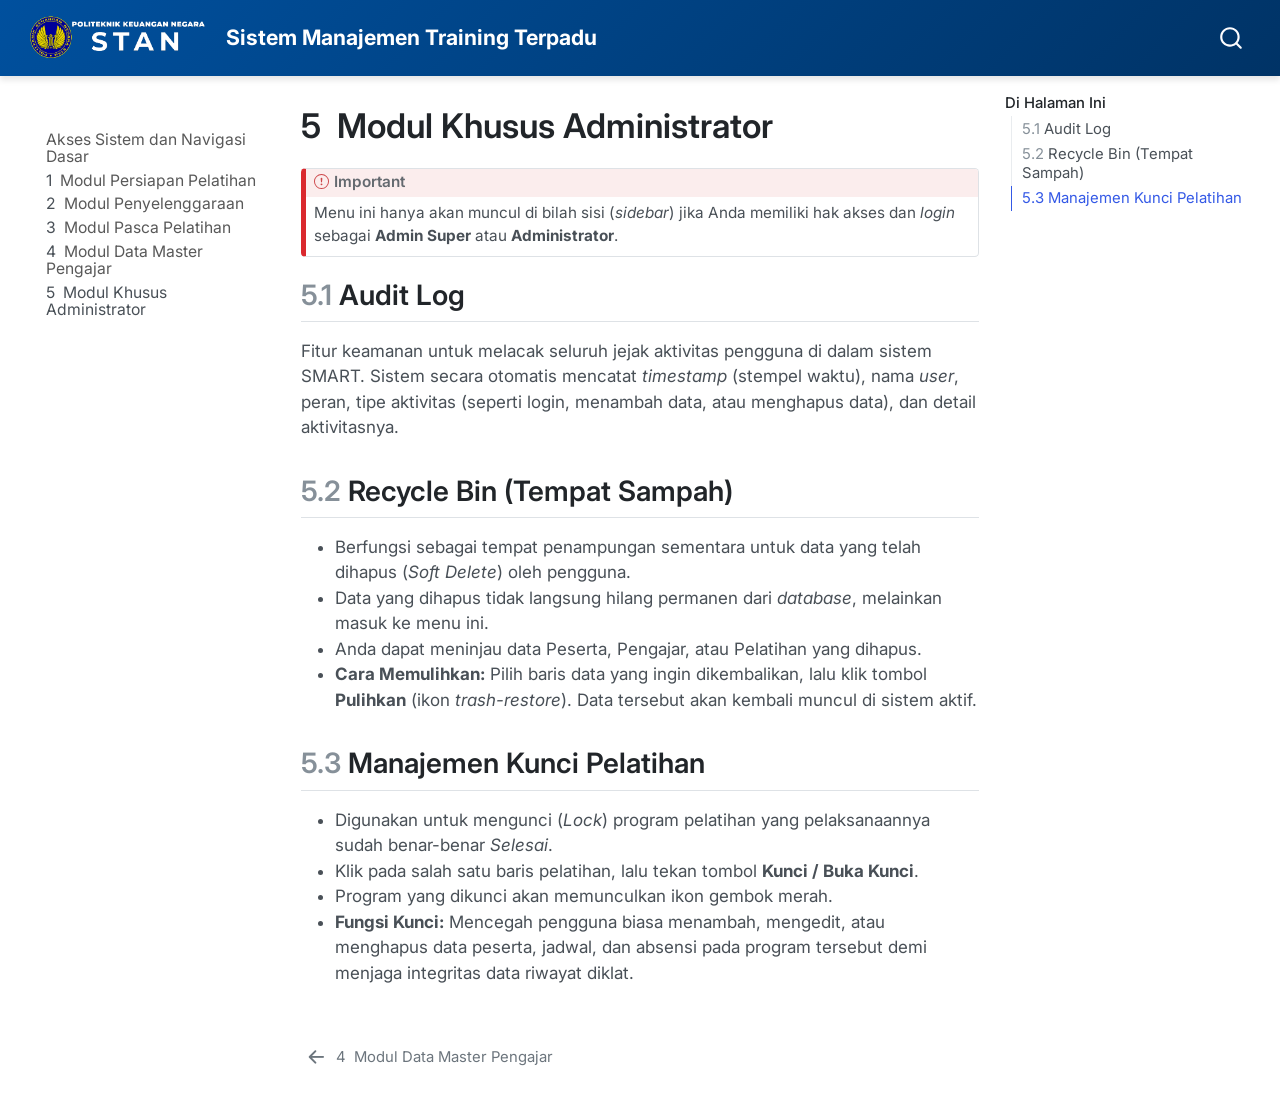
==== _book/admin.html @ bdf0834a "Initial commit" ====
<!DOCTYPE html>
<html xmlns="http://www.w3.org/1999/xhtml" lang="en" xml:lang="en"><head>

<meta charset="utf-8">
<meta name="generator" content="quarto-1.8.25">

<meta name="viewport" content="width=device-width, initial-scale=1.0, user-scalable=yes">


<title>5&nbsp; Modul Khusus Administrator – Panduan Pengguna SMART</title>
<style>
code{white-space: pre-wrap;}
span.smallcaps{font-variant: small-caps;}
div.columns{display: flex; gap: min(4vw, 1.5em);}
div.column{flex: auto; overflow-x: auto;}
div.hanging-indent{margin-left: 1.5em; text-indent: -1.5em;}
ul.task-list{list-style: none;}
ul.task-list li input[type="checkbox"] {
  width: 0.8em;
  margin: 0 0.8em 0.2em -1em; /* quarto-specific, see https://github.com/quarto-dev/quarto-cli/issues/4556 */ 
  vertical-align: middle;
}
</style>


<script src="site_libs/quarto-nav/quarto-nav.js"></script>
<script src="site_libs/quarto-nav/headroom.min.js"></script>
<script src="site_libs/clipboard/clipboard.min.js"></script>
<script src="site_libs/quarto-search/autocomplete.umd.js"></script>
<script src="site_libs/quarto-search/fuse.min.js"></script>
<script src="site_libs/quarto-search/quarto-search.js"></script>
<meta name="quarto:offset" content="./">
<link href="./master.html" rel="prev">
<link href="./images/favicon.png" rel="icon" type="image/png">
<script src="site_libs/quarto-html/quarto.js" type="module"></script>
<script src="site_libs/quarto-html/tabsets/tabsets.js" type="module"></script>
<script src="site_libs/quarto-html/axe/axe-check.js" type="module"></script>
<script src="site_libs/quarto-html/popper.min.js"></script>
<script src="site_libs/quarto-html/tippy.umd.min.js"></script>
<script src="site_libs/quarto-html/anchor.min.js"></script>
<link href="site_libs/quarto-html/tippy.css" rel="stylesheet">
<link href="site_libs/quarto-html/quarto-syntax-highlighting-7b89279ff1a6dce999919e0e67d4d9ec.css" rel="stylesheet" id="quarto-text-highlighting-styles">
<script src="site_libs/bootstrap/bootstrap.min.js"></script>
<link href="site_libs/bootstrap/bootstrap-icons.css" rel="stylesheet">
<link href="site_libs/bootstrap/bootstrap-c391060b8df4fb0a2a03476b5adc5a7e.min.css" rel="stylesheet" append-hash="true" id="quarto-bootstrap" data-mode="light">
<script id="quarto-search-options" type="application/json">{
  "location": "navbar",
  "copy-button": false,
  "collapse-after": 3,
  "panel-placement": "end",
  "type": "overlay",
  "limit": 50,
  "keyboard-shortcut": [
    "f",
    "/",
    "s"
  ],
  "show-item-context": false,
  "language": {
    "search-no-results-text": "No results",
    "search-matching-documents-text": "matching documents",
    "search-copy-link-title": "Copy link to search",
    "search-hide-matches-text": "Hide additional matches",
    "search-more-match-text": "more match in this document",
    "search-more-matches-text": "more matches in this document",
    "search-clear-button-title": "Clear",
    "search-text-placeholder": "",
    "search-detached-cancel-button-title": "Cancel",
    "search-submit-button-title": "Submit",
    "search-label": "Search"
  }
}</script>
<style>html{ scroll-behavior: smooth; }</style>


</head>

<body class="nav-sidebar floating nav-fixed quarto-light">

<div id="quarto-search-results"></div>
  <header id="quarto-header" class="headroom fixed-top">
    <nav class="navbar navbar-expand-lg " data-bs-theme="dark">
      <div class="navbar-container container-fluid">
      <div class="navbar-brand-container mx-auto">
    <a href="./index.html" class="navbar-brand navbar-brand-logo">
    <img src="./images/PKNlogo.png" alt="" class="navbar-logo light-content">
    <img src="./images/PKNlogo.png" alt="" class="navbar-logo dark-content">
    </a>
    <a class="navbar-brand" href="./index.html">
    <span class="navbar-title">Sistem Manajemen Training Terpadu</span>
    </a>
  </div>
        <div class="quarto-navbar-tools tools-end">
</div>
          <div id="quarto-search" class="" title="Search"></div>
      </div> <!-- /container-fluid -->
    </nav>
  <nav class="quarto-secondary-nav">
    <div class="container-fluid d-flex">
      <button type="button" class="quarto-btn-toggle btn" data-bs-toggle="collapse" role="button" data-bs-target=".quarto-sidebar-collapse-item" aria-controls="quarto-sidebar" aria-expanded="false" aria-label="Toggle sidebar navigation" onclick="if (window.quartoToggleHeadroom) { window.quartoToggleHeadroom(); }">
        <i class="bi bi-layout-text-sidebar-reverse"></i>
      </button>
        <nav class="quarto-page-breadcrumbs" aria-label="breadcrumb"><ol class="breadcrumb"><li class="breadcrumb-item"><a href="./admin.html"><span class="chapter-number">5</span>&nbsp; <span class="chapter-title">Modul Khusus Administrator</span></a></li></ol></nav>
        <a class="flex-grow-1" role="navigation" data-bs-toggle="collapse" data-bs-target=".quarto-sidebar-collapse-item" aria-controls="quarto-sidebar" aria-expanded="false" aria-label="Toggle sidebar navigation" onclick="if (window.quartoToggleHeadroom) { window.quartoToggleHeadroom(); }">      
        </a>
    </div>
  </nav>
</header>
<!-- content -->
<div id="quarto-content" class="quarto-container page-columns page-rows-contents page-layout-article page-navbar">
<!-- sidebar -->
  <nav id="quarto-sidebar" class="sidebar collapse collapse-horizontal quarto-sidebar-collapse-item sidebar-navigation floating overflow-auto">
    <div class="pt-lg-2 mt-2 text-left sidebar-header sidebar-header-stacked">
      <a href="./index.html" class="sidebar-logo-link">
      </a>
      </div>
    <div class="sidebar-menu-container"> 
    <ul class="list-unstyled mt-1">
        <li class="sidebar-item">
  <div class="sidebar-item-container"> 
  <a href="./index.html" class="sidebar-item-text sidebar-link">
 <span class="menu-text">Akses Sistem dan Navigasi Dasar</span></a>
  </div>
</li>
        <li class="sidebar-item">
  <div class="sidebar-item-container"> 
  <a href="./persiapan.html" class="sidebar-item-text sidebar-link">
 <span class="menu-text"><span class="chapter-number">1</span>&nbsp; <span class="chapter-title">Modul Persiapan Pelatihan</span></span></a>
  </div>
</li>
        <li class="sidebar-item">
  <div class="sidebar-item-container"> 
  <a href="./penyelenggaraan.html" class="sidebar-item-text sidebar-link">
 <span class="menu-text"><span class="chapter-number">2</span>&nbsp; <span class="chapter-title">Modul Penyelenggaraan</span></span></a>
  </div>
</li>
        <li class="sidebar-item">
  <div class="sidebar-item-container"> 
  <a href="./pasca.html" class="sidebar-item-text sidebar-link">
 <span class="menu-text"><span class="chapter-number">3</span>&nbsp; <span class="chapter-title">Modul Pasca Pelatihan</span></span></a>
  </div>
</li>
        <li class="sidebar-item">
  <div class="sidebar-item-container"> 
  <a href="./master.html" class="sidebar-item-text sidebar-link">
 <span class="menu-text"><span class="chapter-number">4</span>&nbsp; <span class="chapter-title">Modul Data Master Pengajar</span></span></a>
  </div>
</li>
        <li class="sidebar-item">
  <div class="sidebar-item-container"> 
  <a href="./admin.html" class="sidebar-item-text sidebar-link active">
 <span class="menu-text"><span class="chapter-number">5</span>&nbsp; <span class="chapter-title">Modul Khusus Administrator</span></span></a>
  </div>
</li>
    </ul>
    </div>
</nav>
<div id="quarto-sidebar-glass" class="quarto-sidebar-collapse-item" data-bs-toggle="collapse" data-bs-target=".quarto-sidebar-collapse-item"></div>
<!-- margin-sidebar -->
    <div id="quarto-margin-sidebar" class="sidebar margin-sidebar">
        <nav id="TOC" role="doc-toc" class="toc-active">
    <h2 id="toc-title">Di Halaman Ini</h2>
   
  <ul>
  <li><a href="#audit-log" id="toc-audit-log" class="nav-link active" data-scroll-target="#audit-log"><span class="header-section-number">5.1</span> Audit Log</a></li>
  <li><a href="#recycle-bin-tempat-sampah" id="toc-recycle-bin-tempat-sampah" class="nav-link" data-scroll-target="#recycle-bin-tempat-sampah"><span class="header-section-number">5.2</span> Recycle Bin (Tempat Sampah)</a></li>
  <li><a href="#manajemen-kunci-pelatihan" id="toc-manajemen-kunci-pelatihan" class="nav-link" data-scroll-target="#manajemen-kunci-pelatihan"><span class="header-section-number">5.3</span> Manajemen Kunci Pelatihan</a></li>
  </ul>
</nav>
    </div>
<!-- main -->
<main class="content" id="quarto-document-content">

<header id="title-block-header" class="quarto-title-block default">
<div class="quarto-title">
<h1 class="title"><span class="chapter-number">5</span>&nbsp; <span class="chapter-title">Modul Khusus Administrator</span></h1>
</div>



<div class="quarto-title-meta">

    
  
    
  </div>
  


</header>


<div class="callout callout-style-default callout-important callout-titled">
<div class="callout-header d-flex align-content-center">
<div class="callout-icon-container">
<i class="callout-icon"></i>
</div>
<div class="callout-title-container flex-fill">
Important
</div>
</div>
<div class="callout-body-container callout-body">
<p>Menu ini hanya akan muncul di bilah sisi (<em>sidebar</em>) jika Anda memiliki hak akses dan <em>login</em> sebagai <strong>Admin Super</strong> atau <strong>Administrator</strong>.</p>
</div>
</div>
<section id="audit-log" class="level2" data-number="5.1">
<h2 data-number="5.1" class="anchored" data-anchor-id="audit-log"><span class="header-section-number">5.1</span> Audit Log</h2>
<p>Fitur keamanan untuk melacak seluruh jejak aktivitas pengguna di dalam sistem SMART. Sistem secara otomatis mencatat <em>timestamp</em> (stempel waktu), nama <em>user</em>, peran, tipe aktivitas (seperti login, menambah data, atau menghapus data), dan detail aktivitasnya.</p>
</section>
<section id="recycle-bin-tempat-sampah" class="level2" data-number="5.2">
<h2 data-number="5.2" class="anchored" data-anchor-id="recycle-bin-tempat-sampah"><span class="header-section-number">5.2</span> Recycle Bin (Tempat Sampah)</h2>
<ul>
<li>Berfungsi sebagai tempat penampungan sementara untuk data yang telah dihapus (<em>Soft Delete</em>) oleh pengguna.</li>
<li>Data yang dihapus tidak langsung hilang permanen dari <em>database</em>, melainkan masuk ke menu ini.</li>
<li>Anda dapat meninjau data Peserta, Pengajar, atau Pelatihan yang dihapus.</li>
<li><strong>Cara Memulihkan:</strong> Pilih baris data yang ingin dikembalikan, lalu klik tombol <strong>Pulihkan</strong> (ikon <em>trash-restore</em>). Data tersebut akan kembali muncul di sistem aktif.</li>
</ul>
</section>
<section id="manajemen-kunci-pelatihan" class="level2" data-number="5.3">
<h2 data-number="5.3" class="anchored" data-anchor-id="manajemen-kunci-pelatihan"><span class="header-section-number">5.3</span> Manajemen Kunci Pelatihan</h2>
<ul>
<li>Digunakan untuk mengunci (<em>Lock</em>) program pelatihan yang pelaksanaannya sudah benar-benar <em>Selesai</em>.</li>
<li>Klik pada salah satu baris pelatihan, lalu tekan tombol <strong>Kunci / Buka Kunci</strong>.</li>
<li>Program yang dikunci akan memunculkan ikon gembok merah.</li>
<li><strong>Fungsi Kunci:</strong> Mencegah pengguna biasa menambah, mengedit, atau menghapus data peserta, jadwal, dan absensi pada program tersebut demi menjaga integritas data riwayat diklat.</li>
</ul>


</section>

</main> <!-- /main -->
<script id="quarto-html-after-body" type="application/javascript">
  window.document.addEventListener("DOMContentLoaded", function (event) {
    const icon = "";
    const anchorJS = new window.AnchorJS();
    anchorJS.options = {
      placement: 'right',
      icon: icon
    };
    anchorJS.add('.anchored');
    const isCodeAnnotation = (el) => {
      for (const clz of el.classList) {
        if (clz.startsWith('code-annotation-')) {                     
          return true;
        }
      }
      return false;
    }
    const onCopySuccess = function(e) {
      // button target
      const button = e.trigger;
      // don't keep focus
      button.blur();
      // flash "checked"
      button.classList.add('code-copy-button-checked');
      var currentTitle = button.getAttribute("title");
      button.setAttribute("title", "Copied!");
      let tooltip;
      if (window.bootstrap) {
        button.setAttribute("data-bs-toggle", "tooltip");
        button.setAttribute("data-bs-placement", "left");
        button.setAttribute("data-bs-title", "Copied!");
        tooltip = new bootstrap.Tooltip(button, 
          { trigger: "manual", 
            customClass: "code-copy-button-tooltip",
            offset: [0, -8]});
        tooltip.show();    
      }
      setTimeout(function() {
        if (tooltip) {
          tooltip.hide();
          button.removeAttribute("data-bs-title");
          button.removeAttribute("data-bs-toggle");
          button.removeAttribute("data-bs-placement");
        }
        button.setAttribute("title", currentTitle);
        button.classList.remove('code-copy-button-checked');
      }, 1000);
      // clear code selection
      e.clearSelection();
    }
    const getTextToCopy = function(trigger) {
      const outerScaffold = trigger.parentElement.cloneNode(true);
      const codeEl = outerScaffold.querySelector('code');
      for (const childEl of codeEl.children) {
        if (isCodeAnnotation(childEl)) {
          childEl.remove();
        }
      }
      return codeEl.innerText;
    }
    const clipboard = new window.ClipboardJS('.code-copy-button:not([data-in-quarto-modal])', {
      text: getTextToCopy
    });
    clipboard.on('success', onCopySuccess);
    if (window.document.getElementById('quarto-embedded-source-code-modal')) {
      const clipboardModal = new window.ClipboardJS('.code-copy-button[data-in-quarto-modal]', {
        text: getTextToCopy,
        container: window.document.getElementById('quarto-embedded-source-code-modal')
      });
      clipboardModal.on('success', onCopySuccess);
    }
      var localhostRegex = new RegExp(/^(?:http|https):\/\/localhost\:?[0-9]*\//);
      var mailtoRegex = new RegExp(/^mailto:/);
        var filterRegex = new RegExp('/' + window.location.host + '/');
      var isInternal = (href) => {
          return filterRegex.test(href) || localhostRegex.test(href) || mailtoRegex.test(href);
      }
      // Inspect non-navigation links and adorn them if external
     var links = window.document.querySelectorAll('a[href]:not(.nav-link):not(.navbar-brand):not(.toc-action):not(.sidebar-link):not(.sidebar-item-toggle):not(.pagination-link):not(.no-external):not([aria-hidden]):not(.dropdown-item):not(.quarto-navigation-tool):not(.about-link)');
      for (var i=0; i<links.length; i++) {
        const link = links[i];
        if (!isInternal(link.href)) {
          // undo the damage that might have been done by quarto-nav.js in the case of
          // links that we want to consider external
          if (link.dataset.originalHref !== undefined) {
            link.href = link.dataset.originalHref;
          }
        }
      }
    function tippyHover(el, contentFn, onTriggerFn, onUntriggerFn) {
      const config = {
        allowHTML: true,
        maxWidth: 500,
        delay: 100,
        arrow: false,
        appendTo: function(el) {
            return el.parentElement;
        },
        interactive: true,
        interactiveBorder: 10,
        theme: 'quarto',
        placement: 'bottom-start',
      };
      if (contentFn) {
        config.content = contentFn;
      }
      if (onTriggerFn) {
        config.onTrigger = onTriggerFn;
      }
      if (onUntriggerFn) {
        config.onUntrigger = onUntriggerFn;
      }
      window.tippy(el, config); 
    }
    const noterefs = window.document.querySelectorAll('a[role="doc-noteref"]');
    for (var i=0; i<noterefs.length; i++) {
      const ref = noterefs[i];
      tippyHover(ref, function() {
        // use id or data attribute instead here
        let href = ref.getAttribute('data-footnote-href') || ref.getAttribute('href');
        try { href = new URL(href).hash; } catch {}
        const id = href.replace(/^#\/?/, "");
        const note = window.document.getElementById(id);
        if (note) {
          return note.innerHTML;
        } else {
          return "";
        }
      });
    }
    const xrefs = window.document.querySelectorAll('a.quarto-xref');
    const processXRef = (id, note) => {
      // Strip column container classes
      const stripColumnClz = (el) => {
        el.classList.remove("page-full", "page-columns");
        if (el.children) {
          for (const child of el.children) {
            stripColumnClz(child);
          }
        }
      }
      stripColumnClz(note)
      if (id === null || id.startsWith('sec-')) {
        // Special case sections, only their first couple elements
        const container = document.createElement("div");
        if (note.children && note.children.length > 2) {
          container.appendChild(note.children[0].cloneNode(true));
          for (let i = 1; i < note.children.length; i++) {
            const child = note.children[i];
            if (child.tagName === "P" && child.innerText === "") {
              continue;
            } else {
              container.appendChild(child.cloneNode(true));
              break;
            }
          }
          if (window.Quarto?.typesetMath) {
            window.Quarto.typesetMath(container);
          }
          return container.innerHTML
        } else {
          if (window.Quarto?.typesetMath) {
            window.Quarto.typesetMath(note);
          }
          return note.innerHTML;
        }
      } else {
        // Remove any anchor links if they are present
        const anchorLink = note.querySelector('a.anchorjs-link');
        if (anchorLink) {
          anchorLink.remove();
        }
        if (window.Quarto?.typesetMath) {
          window.Quarto.typesetMath(note);
        }
        if (note.classList.contains("callout")) {
          return note.outerHTML;
        } else {
          return note.innerHTML;
        }
      }
    }
    for (var i=0; i<xrefs.length; i++) {
      const xref = xrefs[i];
      tippyHover(xref, undefined, function(instance) {
        instance.disable();
        let url = xref.getAttribute('href');
        let hash = undefined; 
        if (url.startsWith('#')) {
          hash = url;
        } else {
          try { hash = new URL(url).hash; } catch {}
        }
        if (hash) {
          const id = hash.replace(/^#\/?/, "");
          const note = window.document.getElementById(id);
          if (note !== null) {
            try {
              const html = processXRef(id, note.cloneNode(true));
              instance.setContent(html);
            } finally {
              instance.enable();
              instance.show();
            }
          } else {
            // See if we can fetch this
            fetch(url.split('#')[0])
            .then(res => res.text())
            .then(html => {
              const parser = new DOMParser();
              const htmlDoc = parser.parseFromString(html, "text/html");
              const note = htmlDoc.getElementById(id);
              if (note !== null) {
                const html = processXRef(id, note);
                instance.setContent(html);
              } 
            }).finally(() => {
              instance.enable();
              instance.show();
            });
          }
        } else {
          // See if we can fetch a full url (with no hash to target)
          // This is a special case and we should probably do some content thinning / targeting
          fetch(url)
          .then(res => res.text())
          .then(html => {
            const parser = new DOMParser();
            const htmlDoc = parser.parseFromString(html, "text/html");
            const note = htmlDoc.querySelector('main.content');
            if (note !== null) {
              // This should only happen for chapter cross references
              // (since there is no id in the URL)
              // remove the first header
              if (note.children.length > 0 && note.children[0].tagName === "HEADER") {
                note.children[0].remove();
              }
              const html = processXRef(null, note);
              instance.setContent(html);
            } 
          }).finally(() => {
            instance.enable();
            instance.show();
          });
        }
      }, function(instance) {
      });
    }
        let selectedAnnoteEl;
        const selectorForAnnotation = ( cell, annotation) => {
          let cellAttr = 'data-code-cell="' + cell + '"';
          let lineAttr = 'data-code-annotation="' +  annotation + '"';
          const selector = 'span[' + cellAttr + '][' + lineAttr + ']';
          return selector;
        }
        const selectCodeLines = (annoteEl) => {
          const doc = window.document;
          const targetCell = annoteEl.getAttribute("data-target-cell");
          const targetAnnotation = annoteEl.getAttribute("data-target-annotation");
          const annoteSpan = window.document.querySelector(selectorForAnnotation(targetCell, targetAnnotation));
          const lines = annoteSpan.getAttribute("data-code-lines").split(",");
          const lineIds = lines.map((line) => {
            return targetCell + "-" + line;
          })
          let top = null;
          let height = null;
          let parent = null;
          if (lineIds.length > 0) {
              //compute the position of the single el (top and bottom and make a div)
              const el = window.document.getElementById(lineIds[0]);
              top = el.offsetTop;
              height = el.offsetHeight;
              parent = el.parentElement.parentElement;
            if (lineIds.length > 1) {
              const lastEl = window.document.getElementById(lineIds[lineIds.length - 1]);
              const bottom = lastEl.offsetTop + lastEl.offsetHeight;
              height = bottom - top;
            }
            if (top !== null && height !== null && parent !== null) {
              // cook up a div (if necessary) and position it 
              let div = window.document.getElementById("code-annotation-line-highlight");
              if (div === null) {
                div = window.document.createElement("div");
                div.setAttribute("id", "code-annotation-line-highlight");
                div.style.position = 'absolute';
                parent.appendChild(div);
              }
              div.style.top = top - 2 + "px";
              div.style.height = height + 4 + "px";
              div.style.left = 0;
              let gutterDiv = window.document.getElementById("code-annotation-line-highlight-gutter");
              if (gutterDiv === null) {
                gutterDiv = window.document.createElement("div");
                gutterDiv.setAttribute("id", "code-annotation-line-highlight-gutter");
                gutterDiv.style.position = 'absolute';
                const codeCell = window.document.getElementById(targetCell);
                const gutter = codeCell.querySelector('.code-annotation-gutter');
                gutter.appendChild(gutterDiv);
              }
              gutterDiv.style.top = top - 2 + "px";
              gutterDiv.style.height = height + 4 + "px";
            }
            selectedAnnoteEl = annoteEl;
          }
        };
        const unselectCodeLines = () => {
          const elementsIds = ["code-annotation-line-highlight", "code-annotation-line-highlight-gutter"];
          elementsIds.forEach((elId) => {
            const div = window.document.getElementById(elId);
            if (div) {
              div.remove();
            }
          });
          selectedAnnoteEl = undefined;
        };
          // Handle positioning of the toggle
      window.addEventListener(
        "resize",
        throttle(() => {
          elRect = undefined;
          if (selectedAnnoteEl) {
            selectCodeLines(selectedAnnoteEl);
          }
        }, 10)
      );
      function throttle(fn, ms) {
      let throttle = false;
      let timer;
        return (...args) => {
          if(!throttle) { // first call gets through
              fn.apply(this, args);
              throttle = true;
          } else { // all the others get throttled
              if(timer) clearTimeout(timer); // cancel #2
              timer = setTimeout(() => {
                fn.apply(this, args);
                timer = throttle = false;
              }, ms);
          }
        };
      }
        // Attach click handler to the DT
        const annoteDls = window.document.querySelectorAll('dt[data-target-cell]');
        for (const annoteDlNode of annoteDls) {
          annoteDlNode.addEventListener('click', (event) => {
            const clickedEl = event.target;
            if (clickedEl !== selectedAnnoteEl) {
              unselectCodeLines();
              const activeEl = window.document.querySelector('dt[data-target-cell].code-annotation-active');
              if (activeEl) {
                activeEl.classList.remove('code-annotation-active');
              }
              selectCodeLines(clickedEl);
              clickedEl.classList.add('code-annotation-active');
            } else {
              // Unselect the line
              unselectCodeLines();
              clickedEl.classList.remove('code-annotation-active');
            }
          });
        }
    const findCites = (el) => {
      const parentEl = el.parentElement;
      if (parentEl) {
        const cites = parentEl.dataset.cites;
        if (cites) {
          return {
            el,
            cites: cites.split(' ')
          };
        } else {
          return findCites(el.parentElement)
        }
      } else {
        return undefined;
      }
    };
    var bibliorefs = window.document.querySelectorAll('a[role="doc-biblioref"]');
    for (var i=0; i<bibliorefs.length; i++) {
      const ref = bibliorefs[i];
      const citeInfo = findCites(ref);
      if (citeInfo) {
        tippyHover(citeInfo.el, function() {
          var popup = window.document.createElement('div');
          citeInfo.cites.forEach(function(cite) {
            var citeDiv = window.document.createElement('div');
            citeDiv.classList.add('hanging-indent');
            citeDiv.classList.add('csl-entry');
            var biblioDiv = window.document.getElementById('ref-' + cite);
            if (biblioDiv) {
              citeDiv.innerHTML = biblioDiv.innerHTML;
            }
            popup.appendChild(citeDiv);
          });
          return popup.innerHTML;
        });
      }
    }
  });
  </script>
<nav class="page-navigation">
  <div class="nav-page nav-page-previous">
      <a href="./master.html" class="pagination-link" aria-label="Modul Data Master Pengajar">
        <i class="bi bi-arrow-left-short"></i> <span class="nav-page-text"><span class="chapter-number">4</span>&nbsp; <span class="chapter-title">Modul Data Master Pengajar</span></span>
      </a>          
  </div>
  <div class="nav-page nav-page-next">
  </div>
</nav>
</div> <!-- /content -->




<script src="site_libs/quarto-html/zenscroll-min.js"></script>
</body></html>
---- _book/site_libs/quarto-html/tippy.css ----
.tippy-box[data-animation=fade][data-state=hidden]{opacity:0}[data-tippy-root]{max-width:calc(100vw - 10px)}.tippy-box{position:relative;background-color:#333;color:#fff;border-radius:4px;font-size:14px;line-height:1.4;white-space:normal;outline:0;transition-property:transform,visibility,opacity}.tippy-box[data-placement^=top]>.tippy-arrow{bottom:0}.tippy-box[data-placement^=top]>.tippy-arrow:before{bottom:-7px;left:0;border-width:8px 8px 0;border-top-color:initial;transform-origin:center top}.tippy-box[data-placement^=bottom]>.tippy-arrow{top:0}.tippy-box[data-placement^=bottom]>.tippy-arrow:before{top:-7px;left:0;border-width:0 8px 8px;border-bottom-color:initial;transform-origin:center bottom}.tippy-box[data-placement^=left]>.tippy-arrow{right:0}.tippy-box[data-placement^=left]>.tippy-arrow:before{border-width:8px 0 8px 8px;border-left-color:initial;right:-7px;transform-origin:center left}.tippy-box[data-placement^=right]>.tippy-arrow{left:0}.tippy-box[data-placement^=right]>.tippy-arrow:before{left:-7px;border-width:8px 8px 8px 0;border-right-color:initial;transform-origin:center right}.tippy-box[data-inertia][data-state=visible]{transition-timing-function:cubic-bezier(.54,1.5,.38,1.11)}.tippy-arrow{width:16px;height:16px;color:#333}.tippy-arrow:before{content:"";position:absolute;border-color:transparent;border-style:solid}.tippy-content{position:relative;padding:5px 9px;z-index:1}
---- _book/site_libs/quarto-html/quarto-syntax-highlighting-7b89279ff1a6dce999919e0e67d4d9ec.css ----
/* quarto syntax highlight colors */
:root {
  --quarto-hl-ot-color: #003B4F;
  --quarto-hl-at-color: #657422;
  --quarto-hl-ss-color: #20794D;
  --quarto-hl-an-color: #5E5E5E;
  --quarto-hl-fu-color: #4758AB;
  --quarto-hl-st-color: #20794D;
  --quarto-hl-cf-color: #003B4F;
  --quarto-hl-op-color: #5E5E5E;
  --quarto-hl-er-color: #AD0000;
  --quarto-hl-bn-color: #AD0000;
  --quarto-hl-al-color: #AD0000;
  --quarto-hl-va-color: #111111;
  --quarto-hl-bu-color: inherit;
  --quarto-hl-ex-color: inherit;
  --quarto-hl-pp-color: #AD0000;
  --quarto-hl-in-color: #5E5E5E;
  --quarto-hl-vs-color: #20794D;
  --quarto-hl-wa-color: #5E5E5E;
  --quarto-hl-do-color: #5E5E5E;
  --quarto-hl-im-color: #00769E;
  --quarto-hl-ch-color: #20794D;
  --quarto-hl-dt-color: #AD0000;
  --quarto-hl-fl-color: #AD0000;
  --quarto-hl-co-color: #5E5E5E;
  --quarto-hl-cv-color: #5E5E5E;
  --quarto-hl-cn-color: #8f5902;
  --quarto-hl-sc-color: #5E5E5E;
  --quarto-hl-dv-color: #AD0000;
  --quarto-hl-kw-color: #003B4F;
}

/* other quarto variables */
:root {
  --quarto-font-monospace: SFMono-Regular, Menlo, Monaco, Consolas, "Liberation Mono", "Courier New", monospace;
}

/* syntax highlight based on Pandoc's rules */
pre > code.sourceCode > span {
  color: #003B4F;
}

code.sourceCode > span {
  color: #003B4F;
}

div.sourceCode,
div.sourceCode pre.sourceCode {
  color: #003B4F;
}

/* Normal */
code span {
  color: #003B4F;
}

/* Alert */
code span.al {
  color: #AD0000;
  font-style: inherit;
}

/* Annotation */
code span.an {
  color: #5E5E5E;
  font-style: inherit;
}

/* Attribute */
code span.at {
  color: #657422;
  font-style: inherit;
}

/* BaseN */
code span.bn {
  color: #AD0000;
  font-style: inherit;
}

/* BuiltIn */
code span.bu {
  font-style: inherit;
}

/* ControlFlow */
code span.cf {
  color: #003B4F;
  font-weight: bold;
  font-style: inherit;
}

/* Char */
code span.ch {
  color: #20794D;
  font-style: inherit;
}

/* Constant */
code span.cn {
  color: #8f5902;
  font-style: inherit;
}

/* Comment */
code span.co {
  color: #5E5E5E;
  font-style: inherit;
}

/* CommentVar */
code span.cv {
  color: #5E5E5E;
  font-style: italic;
}

/* Documentation */
code span.do {
  color: #5E5E5E;
  font-style: italic;
}

/* DataType */
code span.dt {
  color: #AD0000;
  font-style: inherit;
}

/* DecVal */
code span.dv {
  color: #AD0000;
  font-style: inherit;
}

/* Error */
code span.er {
  color: #AD0000;
  font-style: inherit;
}

/* Extension */
code span.ex {
  font-style: inherit;
}

/* Float */
code span.fl {
  color: #AD0000;
  font-style: inherit;
}

/* Function */
code span.fu {
  color: #4758AB;
  font-style: inherit;
}

/* Import */
code span.im {
  color: #00769E;
  font-style: inherit;
}

/* Information */
code span.in {
  color: #5E5E5E;
  font-style: inherit;
}

/* Keyword */
code span.kw {
  color: #003B4F;
  font-weight: bold;
  font-style: inherit;
}

/* Operator */
code span.op {
  color: #5E5E5E;
  font-style: inherit;
}

/* Other */
code span.ot {
  color: #003B4F;
  font-style: inherit;
}

/* Preprocessor */
code span.pp {
  color: #AD0000;
  font-style: inherit;
}

/* SpecialChar */
code span.sc {
  color: #5E5E5E;
  font-style: inherit;
}

/* SpecialString */
code span.ss {
  color: #20794D;
  font-style: inherit;
}

/* String */
code span.st {
  color: #20794D;
  font-style: inherit;
}

/* Variable */
code span.va {
  color: #111111;
  font-style: inherit;
}

/* VerbatimString */
code span.vs {
  color: #20794D;
  font-style: inherit;
}

/* Warning */
code span.wa {
  color: #5E5E5E;
  font-style: italic;
}

.prevent-inlining {
  content: "</";
}

/*# sourceMappingURL=3944bc705cfaf4c80e56f77c5205168a.css.map */
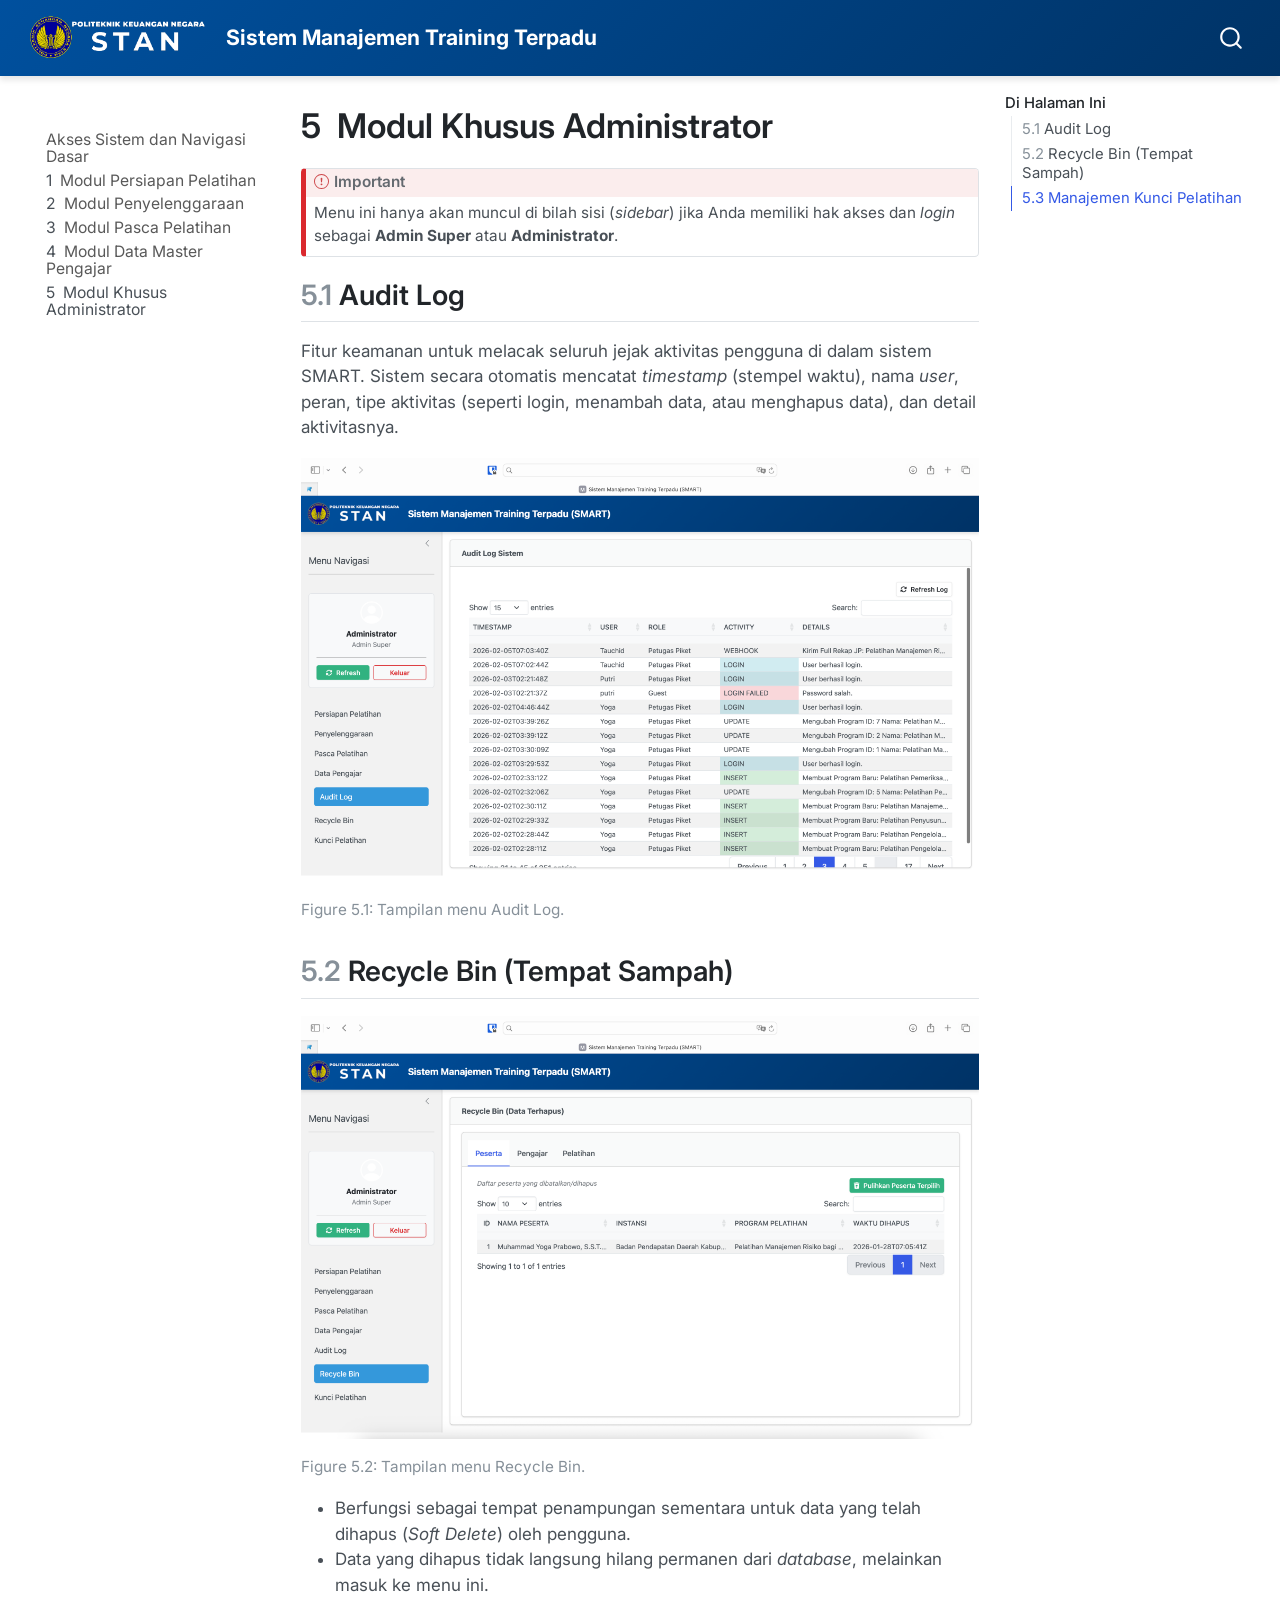
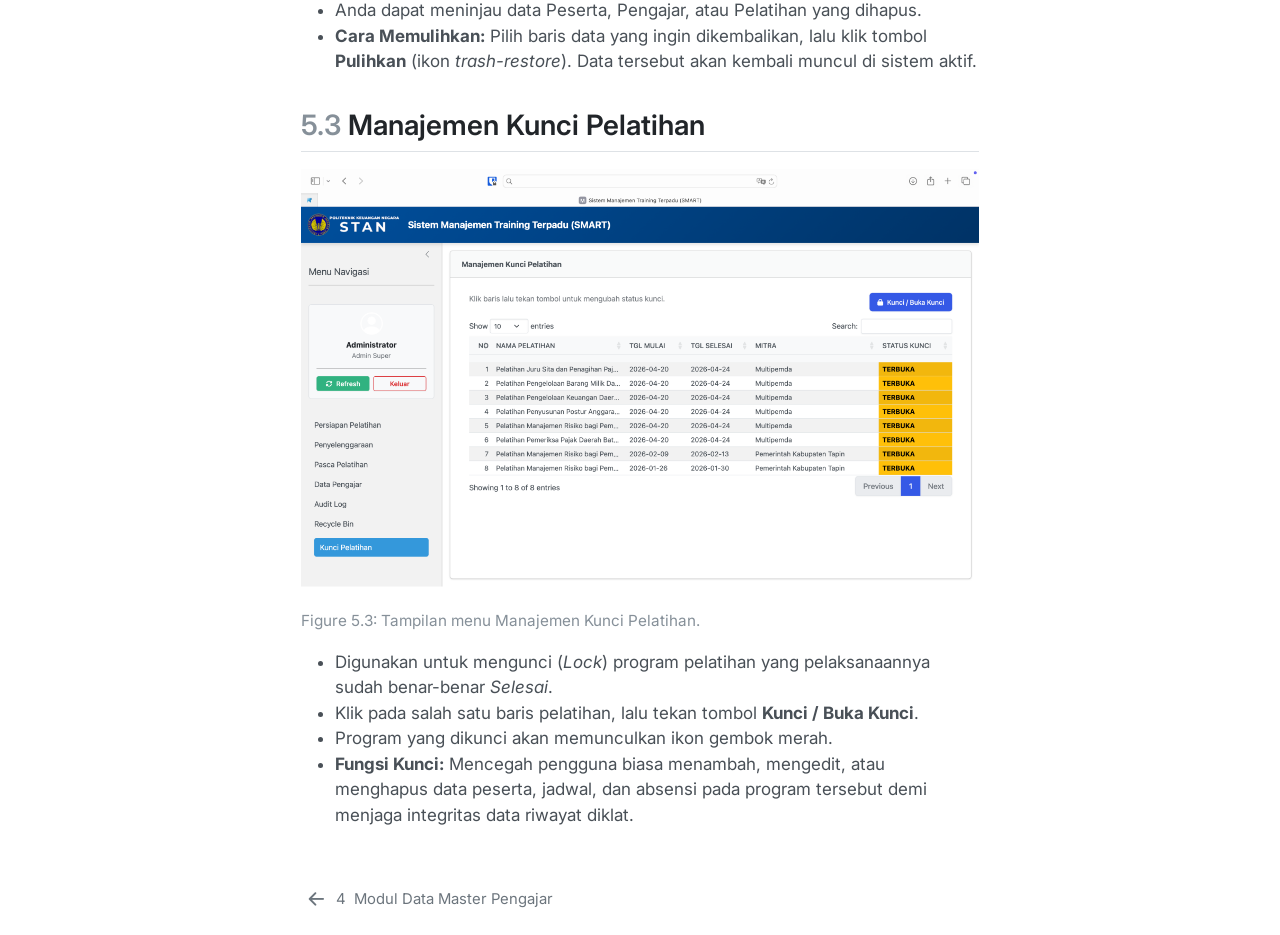
==== commit a821c517: "Menambahkan gambar di menu Admin" ====
--- a/_book/admin.html
+++ b/_book/admin.html
@@ -42,7 +42,7 @@
 <link href="site_libs/quarto-html/quarto-syntax-highlighting-7b89279ff1a6dce999919e0e67d4d9ec.css" rel="stylesheet" id="quarto-text-highlighting-styles">
 <script src="site_libs/bootstrap/bootstrap.min.js"></script>
 <link href="site_libs/bootstrap/bootstrap-icons.css" rel="stylesheet">
-<link href="site_libs/bootstrap/bootstrap-c391060b8df4fb0a2a03476b5adc5a7e.min.css" rel="stylesheet" append-hash="true" id="quarto-bootstrap" data-mode="light">
+<link href="site_libs/bootstrap/bootstrap-98badba476a31894a1de1da3140494b0.min.css" rel="stylesheet" append-hash="true" id="quarto-bootstrap" data-mode="light">
 <script id="quarto-search-options" type="application/json">{
   "location": "navbar",
   "copy-button": false,
@@ -206,9 +206,29 @@
 <section id="audit-log" class="level2" data-number="5.1">
 <h2 data-number="5.1" class="anchored" data-anchor-id="audit-log"><span class="header-section-number">5.1</span> Audit Log</h2>
 <p>Fitur keamanan untuk melacak seluruh jejak aktivitas pengguna di dalam sistem SMART. Sistem secara otomatis mencatat <em>timestamp</em> (stempel waktu), nama <em>user</em>, peran, tipe aktivitas (seperti login, menambah data, atau menghapus data), dan detail aktivitasnya.</p>
+<div id="fig-audit-log" class="quarto-float quarto-figure quarto-figure-center anchored" data-fig-align="center">
+<figure class="quarto-float quarto-float-fig figure">
+<div aria-describedby="fig-audit-log-caption-0ceaefa1-69ba-4598-a22c-09a6ac19f8ca">
+<img src="images/05-audit-log.png" class="img-fluid quarto-figure quarto-figure-center figure-img" style="width:100.0%">
+</div>
+<figcaption class="quarto-float-caption-bottom quarto-float-caption quarto-float-fig" id="fig-audit-log-caption-0ceaefa1-69ba-4598-a22c-09a6ac19f8ca">
+Figure&nbsp;5.1: Tampilan menu Audit Log.
+</figcaption>
+</figure>
+</div>
 </section>
 <section id="recycle-bin-tempat-sampah" class="level2" data-number="5.2">
 <h2 data-number="5.2" class="anchored" data-anchor-id="recycle-bin-tempat-sampah"><span class="header-section-number">5.2</span> Recycle Bin (Tempat Sampah)</h2>
+<div id="fig-recycle-bin" class="quarto-float quarto-figure quarto-figure-center anchored" data-fig-align="center">
+<figure class="quarto-float quarto-float-fig figure">
+<div aria-describedby="fig-recycle-bin-caption-0ceaefa1-69ba-4598-a22c-09a6ac19f8ca">
+<img src="images/05-recycle-bin.png" class="img-fluid quarto-figure quarto-figure-center figure-img" style="width:100.0%">
+</div>
+<figcaption class="quarto-float-caption-bottom quarto-float-caption quarto-float-fig" id="fig-recycle-bin-caption-0ceaefa1-69ba-4598-a22c-09a6ac19f8ca">
+Figure&nbsp;5.2: Tampilan menu Recycle Bin.
+</figcaption>
+</figure>
+</div>
 <ul>
 <li>Berfungsi sebagai tempat penampungan sementara untuk data yang telah dihapus (<em>Soft Delete</em>) oleh pengguna.</li>
 <li>Data yang dihapus tidak langsung hilang permanen dari <em>database</em>, melainkan masuk ke menu ini.</li>
@@ -218,6 +238,16 @@
 </section>
 <section id="manajemen-kunci-pelatihan" class="level2" data-number="5.3">
 <h2 data-number="5.3" class="anchored" data-anchor-id="manajemen-kunci-pelatihan"><span class="header-section-number">5.3</span> Manajemen Kunci Pelatihan</h2>
+<div id="fig-kunci-pelatihan" class="quarto-float quarto-figure quarto-figure-center anchored" data-fig-align="center">
+<figure class="quarto-float quarto-float-fig figure">
+<div aria-describedby="fig-kunci-pelatihan-caption-0ceaefa1-69ba-4598-a22c-09a6ac19f8ca">
+<img src="images/05-kunci-pelatihan.png" class="img-fluid quarto-figure quarto-figure-center figure-img" style="width:100.0%">
+</div>
+<figcaption class="quarto-float-caption-bottom quarto-float-caption quarto-float-fig" id="fig-kunci-pelatihan-caption-0ceaefa1-69ba-4598-a22c-09a6ac19f8ca">
+Figure&nbsp;5.3: Tampilan menu Manajemen Kunci Pelatihan.
+</figcaption>
+</figure>
+</div>
 <ul>
 <li>Digunakan untuk mengunci (<em>Lock</em>) program pelatihan yang pelaksanaannya sudah benar-benar <em>Selesai</em>.</li>
 <li>Klik pada salah satu baris pelatihan, lalu tekan tombol <strong>Kunci / Buka Kunci</strong>.</li>
